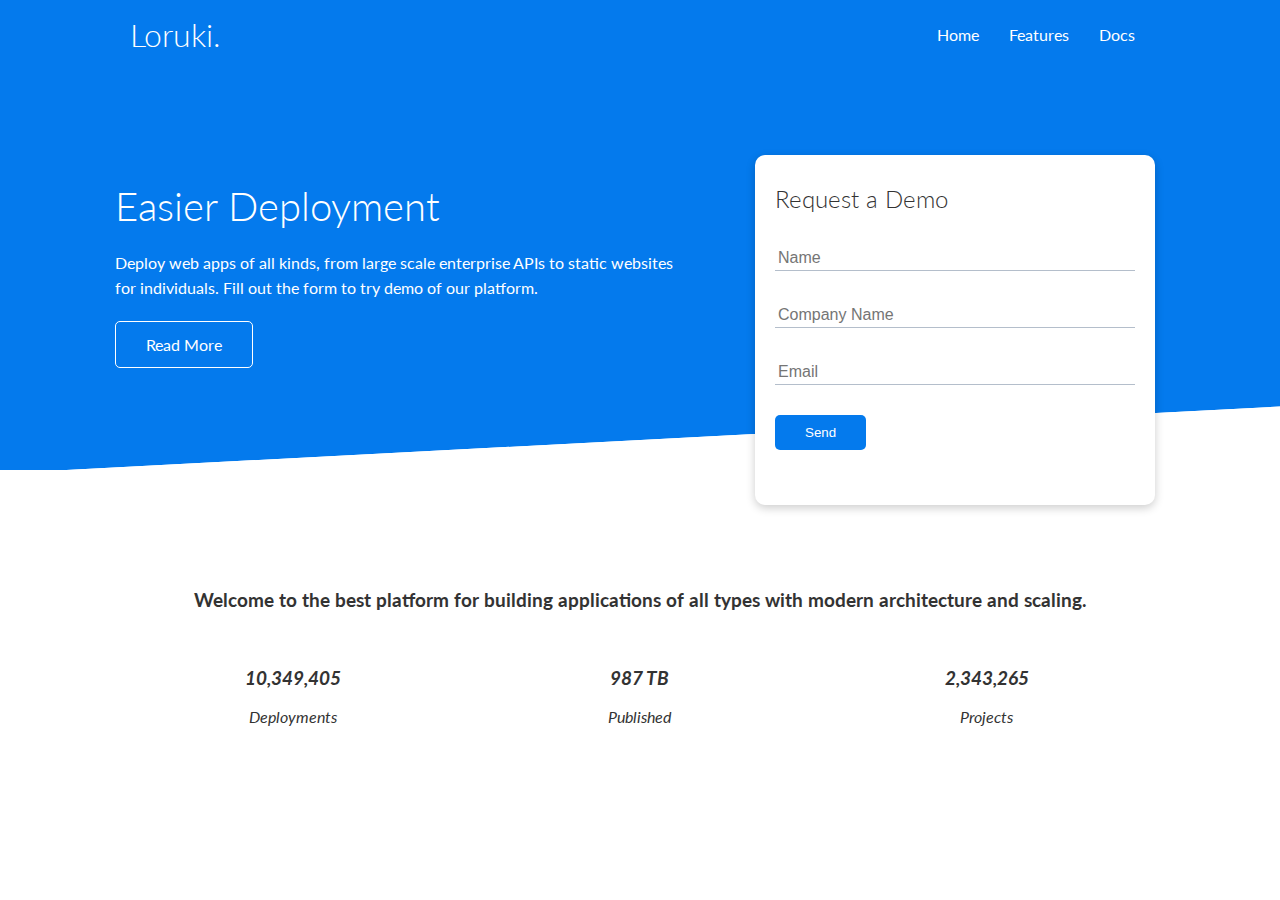
==== index.html @ c7655f55 "Add Utulities styles" ====
<!DOCTYPE html>
<html lang="en">
  <head>
    <meta charset="UTF-8" />
    <meta name="viewport" content="width=device-width, initial-scale=1.0" />
    <link rel="stylesheet" href="/css/style.css" />
    <link rel="stylesheet" href="/css/utilities.css" />
    <link
      rel="stylesheet"
      href="https://cdnjs.cloudflare.com/ajax/libs/font-awesome/5.15.1/css/all.min.css"
      integrity="sha512-+4zCK9k+qNFUR5X+cKL9EIR+ZOhtIloNl9GIKS57V1MyNsYpYcUrUeQc9vNfzsWfV28IaLL3i96P9sdNyeRssA=="
      crossorigin="anonymous"
    />
    <title>Loruki | Cloud Hosting for Everyone</title>
  </head>
  <body>
    <!-- Navbar -->
    <div class="navbar">
      <div class="container flex">
        <h1 class="logo">Loruki.</h1>
        <nav>
          <ul>
            <li><a href="index.html">Home</a></li>
            <li><a href="features.html">Features</a></li>
            <li><a href="docs.html">Docs</a></li>
          </ul>
        </nav>
      </div>
    </div>

    <!-- Showcase -->
    <section class="showcase">
      <div class="container grid">
        <div class="showcase-text">
          <h1>Easier Deployment</h1>
          <p>
            Deploy web apps of all kinds, from large scale enterprise APIs to
            static websites for individuals. Fill out the form to try demo of
            our platform.
          </p>
          <a href="features.html" class="btn btn-outline">Read More</a>
        </div>

        <div class="showcase-form card">
          <h2>Request a Demo</h2>
          <form>
            <div class="form-control">
              <input type="text" name="name" placeholder="Name" required />
            </div>
            <div class="form-control">
              <input
                type="text"
                name="company"
                placeholder="Company Name"
                required
              />
            </div>
            <div class="form-control">
              <input type="email" name="email" placeholder="Email" required />
            </div>
            <input type="submit" value="Send" class="btn btn-primary" />
          </form>
        </div>
      </div>
    </section>

    <!-- Stats -->
    <section class="stats">
      <div class="container">
        <h3 class="stats-heading text-center my-1">
          Welcome to the best platform for building applications of all types
          with modern architecture and scaling.
        </h3>
        <div class="grid grid-3 text-center my-4">
          <div>
            <i class="fas fa-server fa-3x">
              <h3>10,349,405</h3>
              <p class="text-secondary">Deployments</p>
            </i>
          </div>
          <div>
            <i class="fas fa-upload fa-3x">
              <h3>987 TB</h3>
              <p class="text-secondary">Published</p>
            </i>
          </div>
          <div>
            <i class="fas fa-project-diagram fa-3x">
              <h3>2,343,265</h3>
              <p class="text-secondary">Projects</p>
            </i>
          </div>
        </div>
      </div>
    </section>
  </body>
</html>
---- css/style.css ----
@import url("https://fonts.googleapis.com/css2?family=Lato:wght@300&display=swap");

:root {
  --primary-color: #047aed;
}

* {
  box-sizing: border-box;
  padding: 0;
  margin: 0;
}

body {
  font-family: "Lato", sans-serif;
  color: #333;
  line-height: 1.6;
}

ul {
  list-style-type: none;
}

a {
  text-decoration: none;
  color: #333;
}

h1,
h2 {
  font-weight: 300;
  line-height: 1.2;
  margin: 10px 0;
}

p {
  margin: 10px 0;
}

img {
  width: 100%;
}

/* Navbar */
.navbar {
  background-color: var(--primary-color);
  color: #fff;
  height: 70px;
}

.navbar ul {
  display: flex;
}

.navbar a {
  color: #fff;
  padding: 10px;
  margin: 0 5px;
}

.navbar a:hover {
  border-bottom: 2px #fff solid;
  border-top: 2px #fff solid;
}

.navbar .flex {
  justify-content: space-between;
}

/* Showcase */
.showcase {
  background-color: var(--primary-color);
  height: 400px;
  color: #fff;
  position: relative;
}

.showcase h1 {
  font-size: 40px;
}

.showcase p {
  margin: 20px 0;
}

.showcase .grid {
  overflow: visible;
  grid-template-columns: 55% 45%;
  gap: 30px;
}

.showcase-form {
  position: relative;
  top: 60px;
  height: 350px;
  width: 400px;
  padding: 40px;
  z-index: 100;
  justify-self: flex-end;
}

.showcase-form .form-control {
  margin: 30px 0;
}

.showcase-form input[type="text"],
.showcase-form input[type="email"] {
  border: 0;
  border-bottom: 1px solid #b4becb;
  width: 100%;
  padding: 3px;
  font-size: 16px;
}

.showcase-form input:focus {
  outline: none;
}

.showcase::before,
.showcase::after {
  content: "";
  position: absolute;
  height: 100px;
  bottom: -70px;
  right: 0;
  left: 0;
  background: #fff;
  transform: skewY(-3deg);
  -webkit-transform: skewY(-3deg);
  -moz-transform: skewY(-3deg);
  -ms-transform: skewY(-3deg);
}

/* Stats */
.stats {
  padding-top: 100px;
}
---- css/utilities.css ----
/* Utilities */
.container {
  max-width: 1100px;
  margin: 0 auto;
  overflow: auto;
  padding: 0 40px;
}

.card {
  background-color: #fff;
  color: #333;
  border-radius: 10px;
  box-shadow: 0 3px 10px rgba(0, 0, 0, 0.2);
  padding: 20px;
  margin: 10px;
}

.btn {
  display: inline-block;
  padding: 10px 30px;
  cursor: pointer;
  background: var(--primary-color);
  color: #fff;
  border: none;
  border-radius: 5px;
}

.btn:hover {
  transform: scale(0.98);
}

.btn-outline {
  background-color: transparent;
  border: 1px #fff solid;
}

.text-center {
  text-align: center;
}

.flex {
  display: flex;
  justify-content: center;
  align-items: center;
  height: 100%;
}

.grid {
  display: grid;
  grid-template-columns: repeat(2, 1fr);
  gap: 20px;
  justify-content: center;
  align-items: center;
  height: 100%;
}

.grid-3 {
  grid-template-columns: repeat(3, 1fr);
}

/* Margins */

.my-1 {
  margin: 1rem 0;
}
.my-2 {
  margin: 1.5rem 0;
}
.my-3 {
  margin: 2rem 0;
}
.my-4 {
  margin: 3rem 0;
}
.my-5 {
  margin: 4rem 0;
}
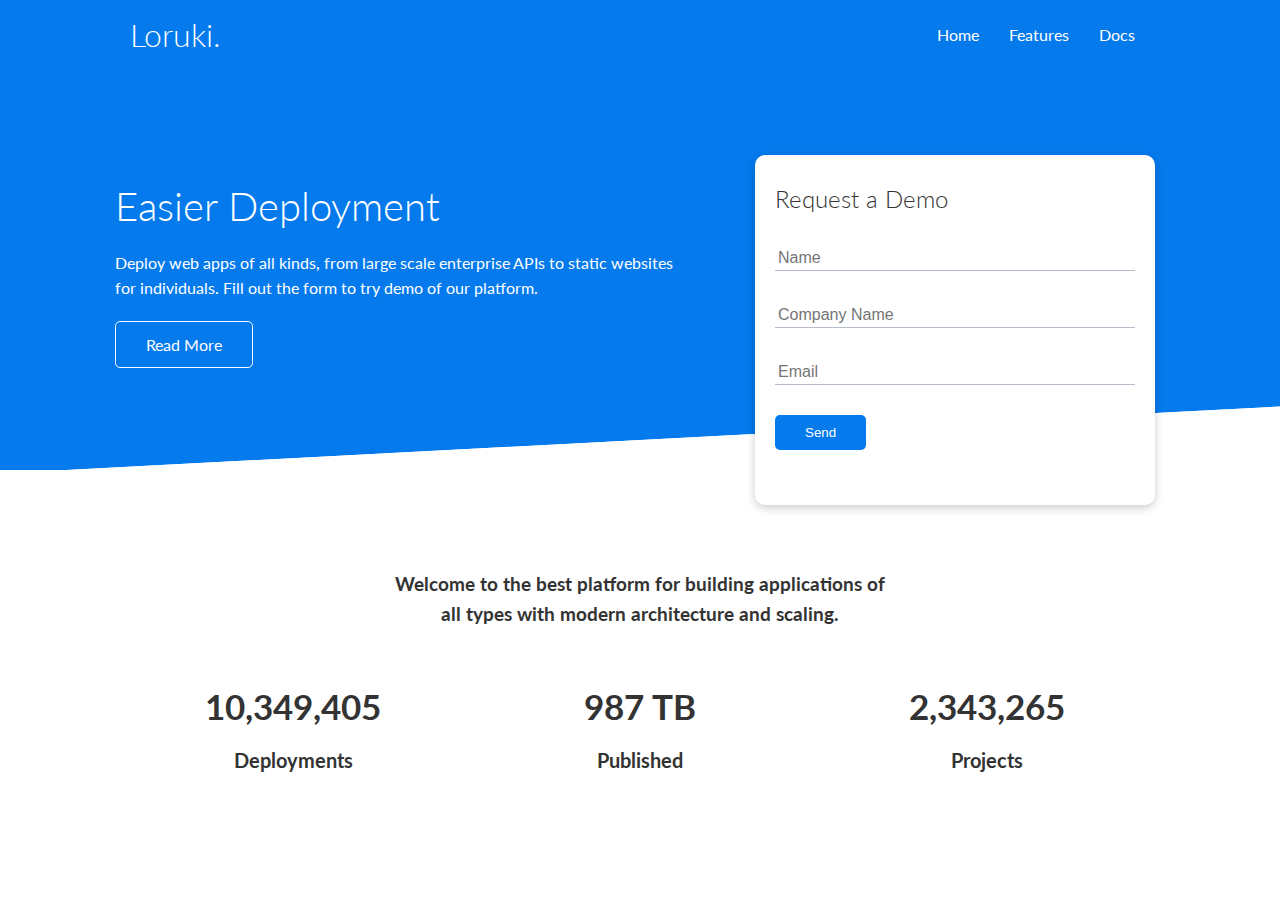
==== commit 005798e2: "Add Stats Styling" ====
--- a/index.html
+++ b/index.html
@@ -67,28 +67,25 @@
     <!-- Stats -->
     <section class="stats">
       <div class="container">
-        <h3 class="stats-heading text-center my-1">
+        <h3 class="stats-heading text-center">
           Welcome to the best platform for building applications of all types
           with modern architecture and scaling.
         </h3>
         <div class="grid grid-3 text-center my-4">
           <div>
-            <i class="fas fa-server fa-3x">
-              <h3>10,349,405</h3>
-              <p class="text-secondary">Deployments</p>
-            </i>
+            <i class="fas fa-server fa-3x"></i>
+            <h3>10,349,405</h3>
+            <p class="text-secondary">Deployments</p>
           </div>
           <div>
-            <i class="fas fa-upload fa-3x">
-              <h3>987 TB</h3>
-              <p class="text-secondary">Published</p>
-            </i>
+            <i class="fas fa-upload fa-3x"></i>
+            <h3>987 TB</h3>
+            <p class="text-secondary">Published</p>
           </div>
           <div>
-            <i class="fas fa-project-diagram fa-3x">
-              <h3>2,343,265</h3>
-              <p class="text-secondary">Projects</p>
-            </i>
+            <i class="fas fa-project-diagram fa-3x"></i>
+            <h3>2,343,265</h3>
+            <p class="text-secondary">Projects</p>
           </div>
         </div>
       </div>
--- a/css/style.css
+++ b/css/style.css
@@ -134,3 +134,17 @@
 .stats {
   padding-top: 100px;
 }
+
+.stats-heading {
+  max-width: 500px;
+  margin: auto;
+}
+
+.stats .grid h3 {
+  font-size: 35px;
+}
+
+.stats .grid p {
+  font-size: 20px;
+  font-weight: bold;
+}
--- a/css/utilities.css
+++ b/css/utilities.css
@@ -75,3 +75,53 @@
 .my-5 {
   margin: 4rem 0;
 }
+
+.m-1 {
+  margin: 1rem;
+}
+.m-2 {
+  margin: 1.5rem;
+}
+.m-3 {
+  margin: 2rem;
+}
+.m-4 {
+  margin: 3rem;
+}
+.m-5 {
+  margin: 4rem;
+}
+
+/* Paddings */
+
+.py-1 {
+  padding: 1rem 0;
+}
+.py-2 {
+  padding: 1.5rem 0;
+}
+.py-3 {
+  padding: 2rem 0;
+}
+.py-4 {
+  padding: 3rem 0;
+}
+.py-5 {
+  padding: 4rem 0;
+}
+
+.p-1 {
+  padding: 1rem;
+}
+.p-2 {
+  padding: 1.5rem;
+}
+.p-3 {
+  padding: 2rem;
+}
+.p-4 {
+  padding: 3rem;
+}
+.p-5 {
+  padding: 4rem;
+}
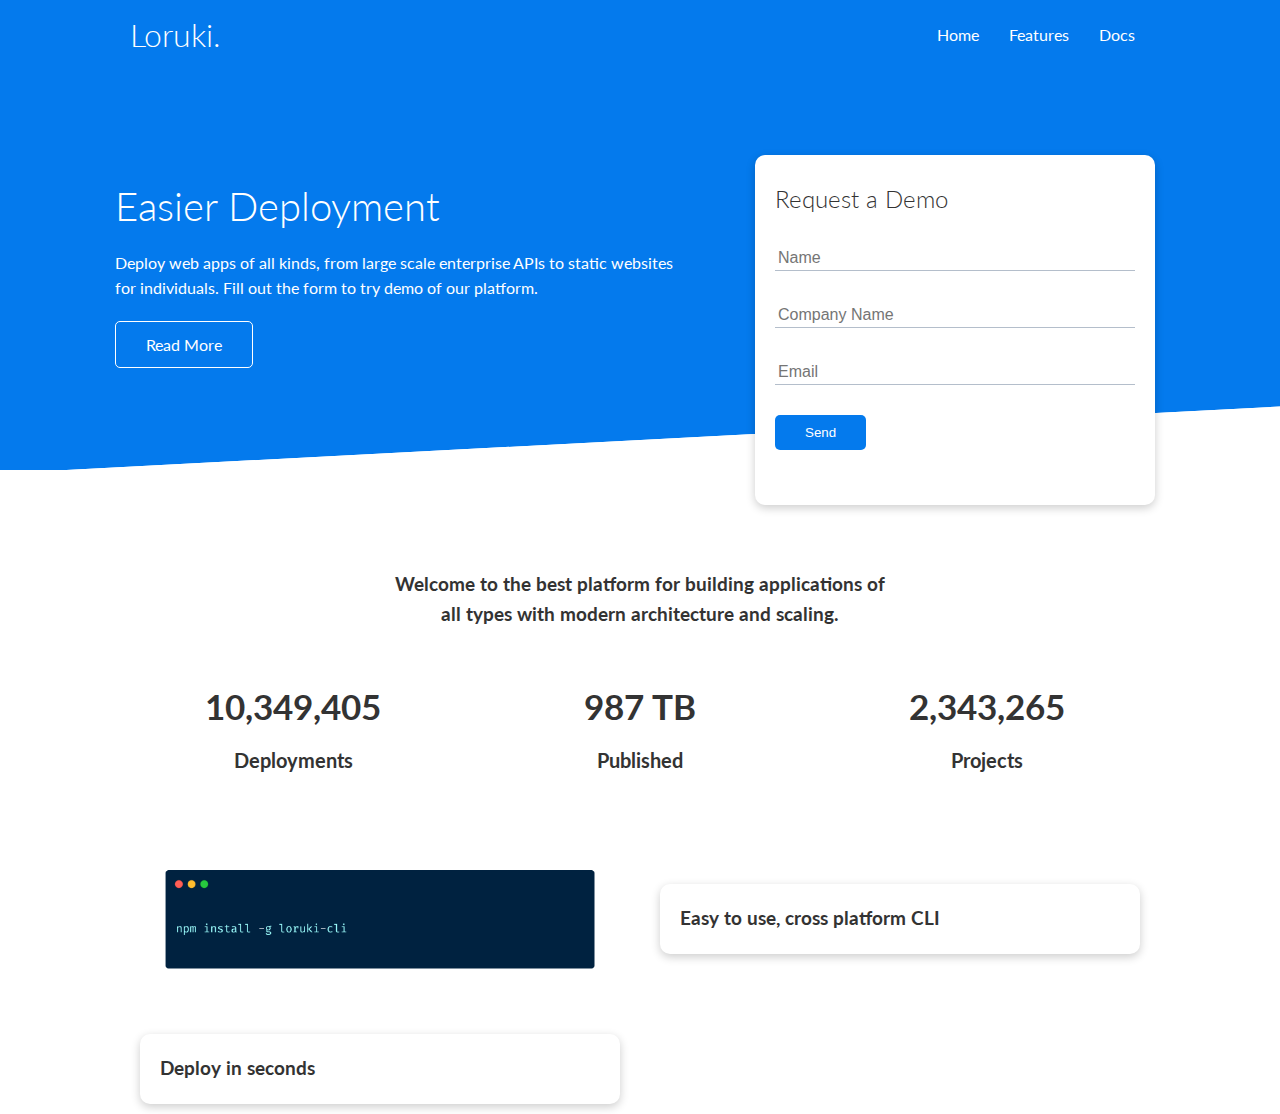
==== commit 417b1d08: "Add CLI" ====
--- a/index.html
+++ b/index.html
@@ -90,5 +90,18 @@
         </div>
       </div>
     </section>
+
+    <!-- Cli -->
+    <section class="cli">
+      <div class="container grid">
+        <img src="images/cli.png" alt="Cli Image" />
+        <div class="card">
+          <h3>Easy to use, cross platform CLI</h3>
+        </div>
+        <div class="card">
+          <h3>Deploy in seconds</h3>
+        </div>
+      </div>
+    </section>
   </body>
 </html>
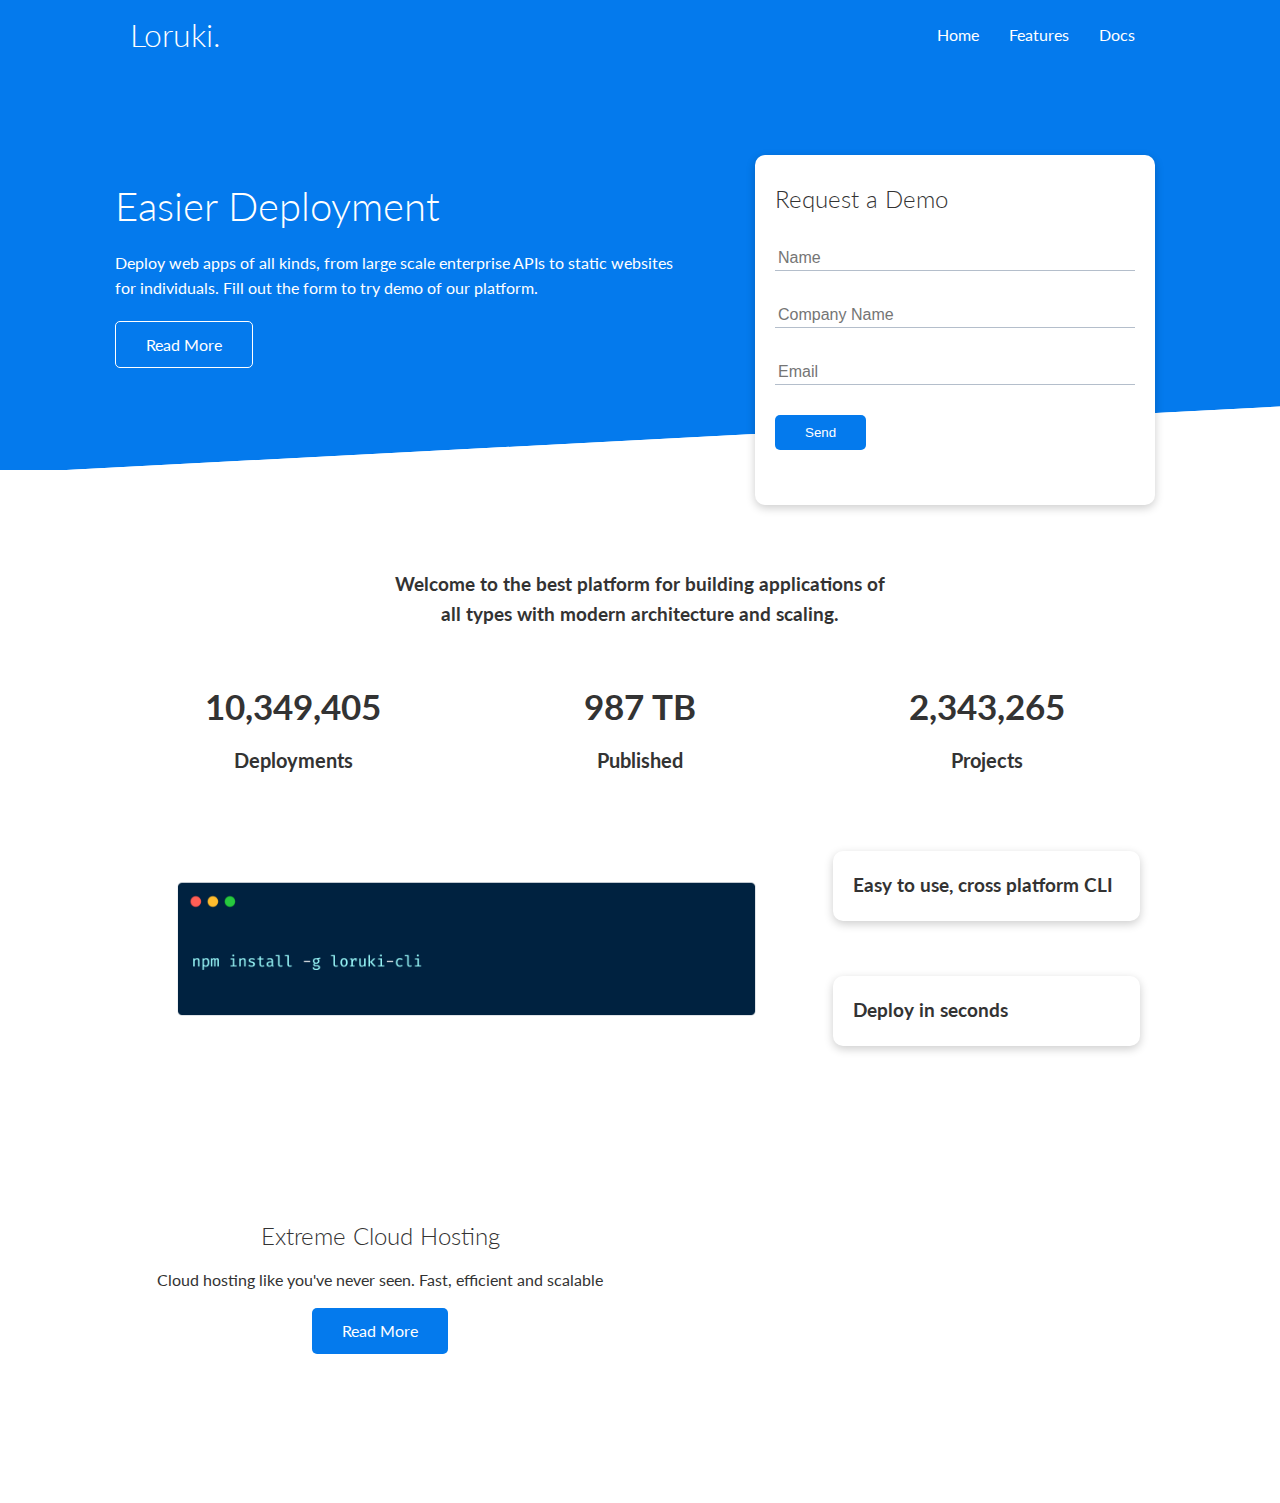
==== commit b1d2748f: "Add Cloud section" ====
--- a/index.html
+++ b/index.html
@@ -103,5 +103,19 @@
         </div>
       </div>
     </section>
+
+    <!-- Cloud -->
+    <section class="cloud bg-primary my-2 py-2">
+      <div class="container grid">
+        <div class="text-center">
+          <h2 class="lg">Extreme Cloud Hosting</h2>
+          <p class="lead my-1">
+            Cloud hosting like you've never seen. Fast, efficient and scalable
+          </p>
+          <a href="features.html" class="btn btn-dark">Read More</a>
+        </div>
+        <img src="images/cloud.png" alt="Cloud Image" />
+      </div>
+    </section>
   </body>
 </html>
--- a/css/style.css
+++ b/css/style.css
@@ -148,3 +148,14 @@
   font-size: 20px;
   font-weight: bold;
 }
+
+/* Cli */
+.cli .grid {
+  grid-template-columns: repeat(3, 1fr);
+  grid-template-rows: repeat(2, 1fr);
+}
+
+.cli .grid > *:first-child {
+  grid-column: 1 / span 2;
+  grid-row: 1 / span 2;
+}
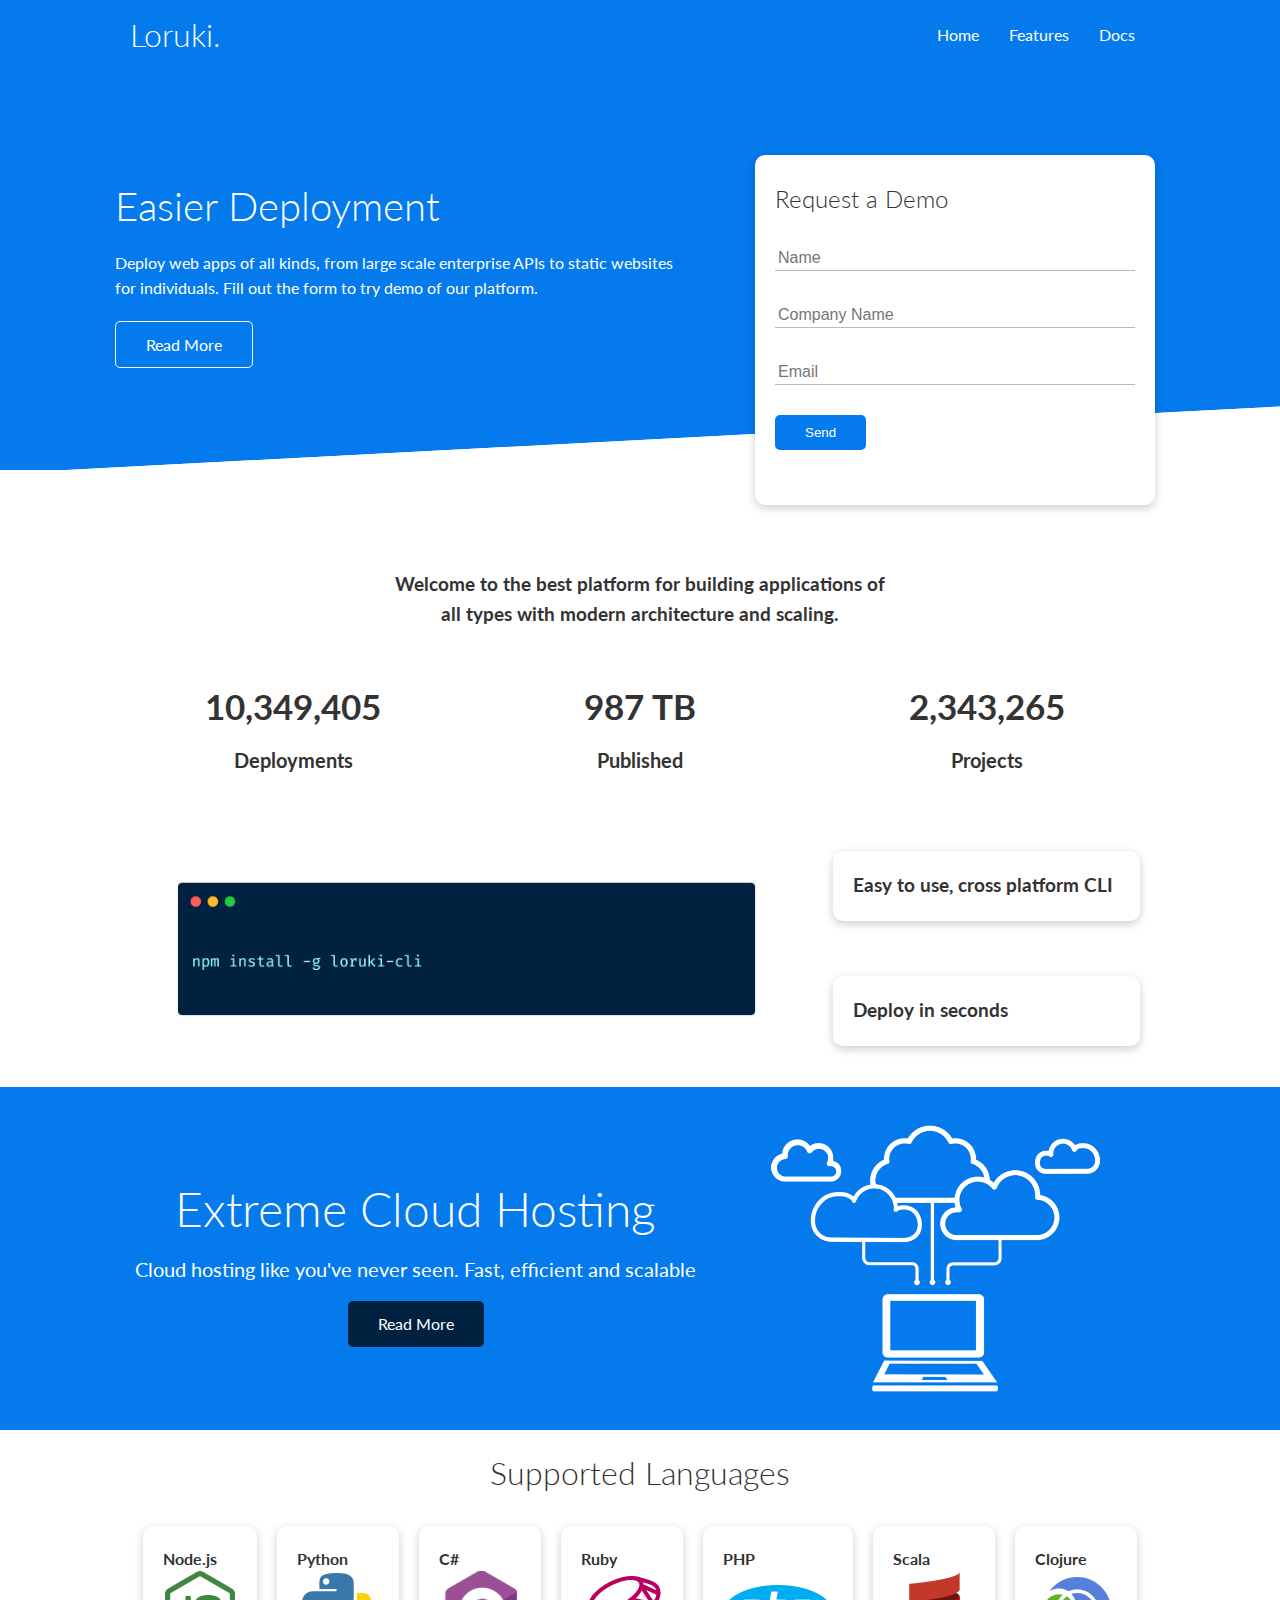
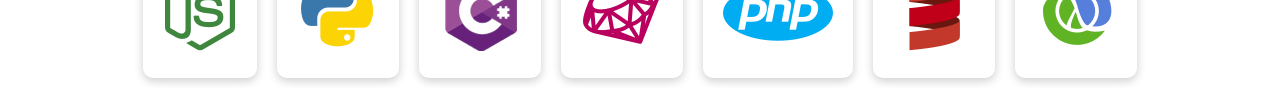
==== commit 0e2dd2f6: "Add Languages section" ====
--- a/index.html
+++ b/index.html
@@ -117,5 +117,40 @@
         <img src="images/cloud.png" alt="Cloud Image" />
       </div>
     </section>
+
+    <!-- Languages -->
+    <section class="languages">
+      <h2 class="md text-center my-2">Supported Languages</h2>
+      <div class="container flex">
+        <div class="card">
+          <h4>Node.js</h4>
+          <img src="images/logos/node.png" alt="" />
+        </div>
+        <div class="card">
+          <h4>Python</h4>
+          <img src="images/logos/python.png" alt="" />
+        </div>
+        <div class="card">
+          <h4>C#</h4>
+          <img src="images/logos/csharp.png" alt="" />
+        </div>
+        <div class="card">
+          <h4>Ruby</h4>
+          <img src="images/logos/ruby.png" alt="" />
+        </div>
+        <div class="card">
+          <h4>PHP</h4>
+          <img src="images/logos/php.png" alt="" />
+        </div>
+        <div class="card">
+          <h4>Scala</h4>
+          <img src="images/logos/scala.png" alt="" />
+        </div>
+        <div class="card">
+          <h4>Clojure</h4>
+          <img src="images/logos/clojure.png" alt="" />
+        </div>
+      </div>
+    </section>
   </body>
 </html>
--- a/css/style.css
+++ b/css/style.css
@@ -2,6 +2,9 @@
 
 :root {
   --primary-color: #047aed;
+  --secondary-color: #1c3fa8;
+  --dark-color: #002240;
+  --light-color: #f4f4f4;
 }
 
 * {
@@ -159,3 +162,9 @@
   grid-column: 1 / span 2;
   grid-row: 1 / span 2;
 }
+
+/* Cloud */
+
+.cloud .grid {
+  grid-template-columns: 4fr 3fr;
+}
--- a/css/utilities.css
+++ b/css/utilities.css
@@ -1,4 +1,3 @@
-/* Utilities */
 .container {
   max-width: 1100px;
   margin: 0 auto;
@@ -25,13 +24,59 @@
   border-radius: 5px;
 }
 
+.btn-outline {
+  background-color: transparent;
+  border: 1px #fff solid;
+}
+
 .btn:hover {
   transform: scale(0.98);
 }
 
-.btn-outline {
-  background-color: transparent;
-  border: 1px #fff solid;
+/* Backgrounds & colored buttons */
+.bg-primary,
+.btn-primary {
+  background-color: var(--primary-color);
+  color: #fff;
+}
+
+.bg-secondary,
+.btn-secondary {
+  background-color: var(--secondary-color);
+  color: #fff;
+}
+
+.bg-light,
+.btn-light {
+  background-color: var(--light-color);
+  color: #333;
+}
+
+.bg-dark,
+.btn-dark {
+  background-color: var(--dark-color);
+  color: #fff;
+}
+
+/* Text sizes */
+.lead {
+  font-size: 20px;
+}
+
+.sm {
+  font-size: 1rem;
+}
+
+.md {
+  font-size: 2rem;
+}
+
+.lg {
+  font-size: 3rem;
+}
+
+.xl {
+  font-size: 4rem;
 }
 
 .text-center {
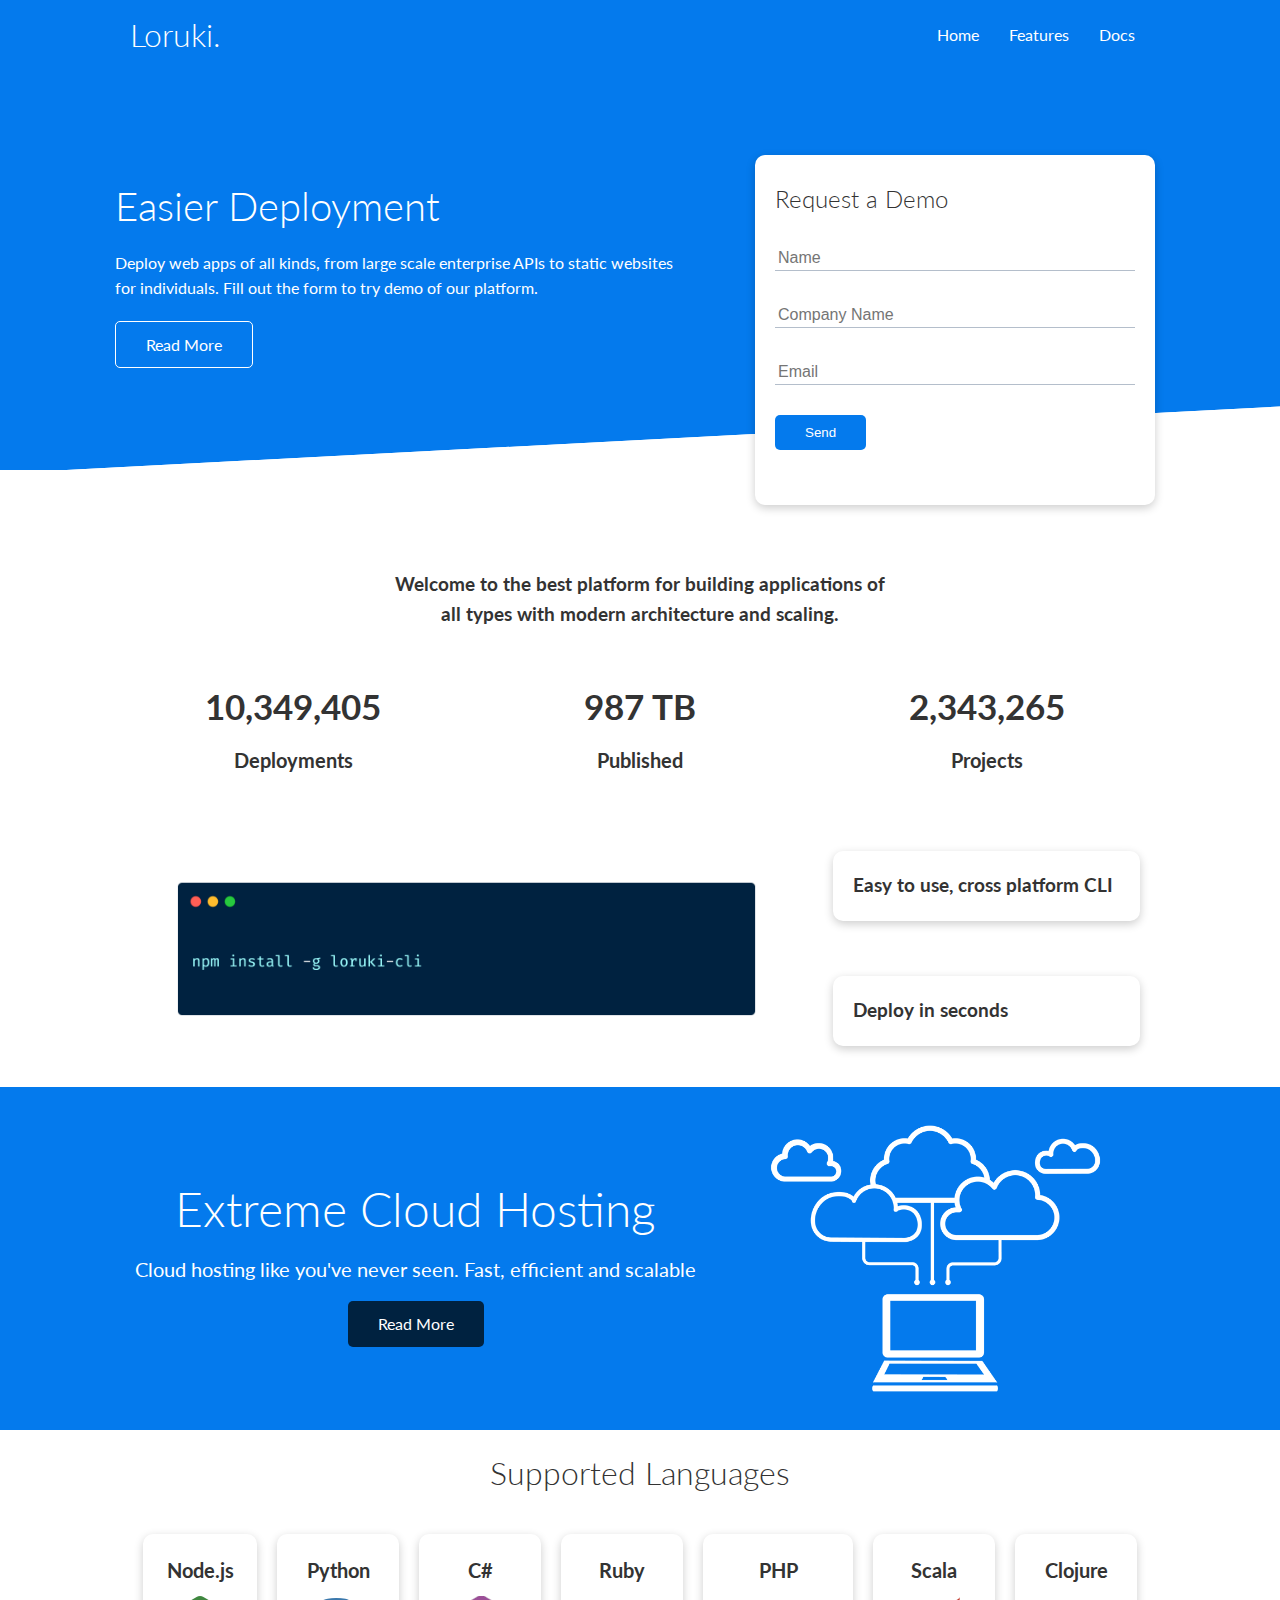
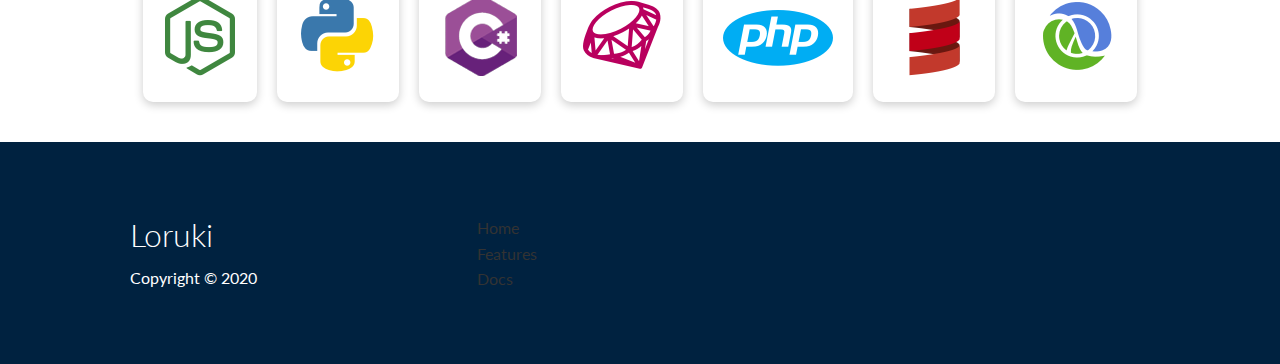
==== commit d87043b6: "Add Footer" ====
--- a/index.html
+++ b/index.html
@@ -152,5 +152,28 @@
         </div>
       </div>
     </section>
+
+    <!-- Footer -->
+    <footer class="footer bg-dark py-5">
+      <div class="container grid grid-3">
+        <div>
+          <h1>Loruki</h1>
+          <p>Copyright &copy; 2020</p>
+        </div>
+        <nav>
+          <ul>
+            <li><a href="index.html">Home</a></li>
+            <li><a href="features.html">Features</a></li>
+            <li><a href="docs.html">Docs</a></li>
+          </ul>
+        </nav>
+        <div class="social">
+          <a href="#"><i class="fab fa-github fa-2x"></i></a>
+          <a href="#"><i class="fab fa-facebook fa-2x"></i></a>
+          <a href="#"><i class="fab fa-instagram fa-2x"></i></a>
+          <a href="#"><i class="fab fa-twitter fa-2x"></i></a>
+        </div>
+      </div>
+    </footer>
   </body>
 </html>
--- a/css/style.css
+++ b/css/style.css
@@ -168,3 +168,22 @@
 .cloud .grid {
   grid-template-columns: 4fr 3fr;
 }
+
+/* Languages */
+.languages .flex {
+  flex-wrap: wrap;
+}
+.languages .card {
+  text-align: center;
+  margin: 18px 10px 40px;
+  transition: transform 0.2s ease-in;
+}
+
+.languages .card h4 {
+  font-size: 20px;
+  margin-bottom: 10px;
+}
+
+.languages .card:hover {
+  transform: translateY(-15px);
+}
